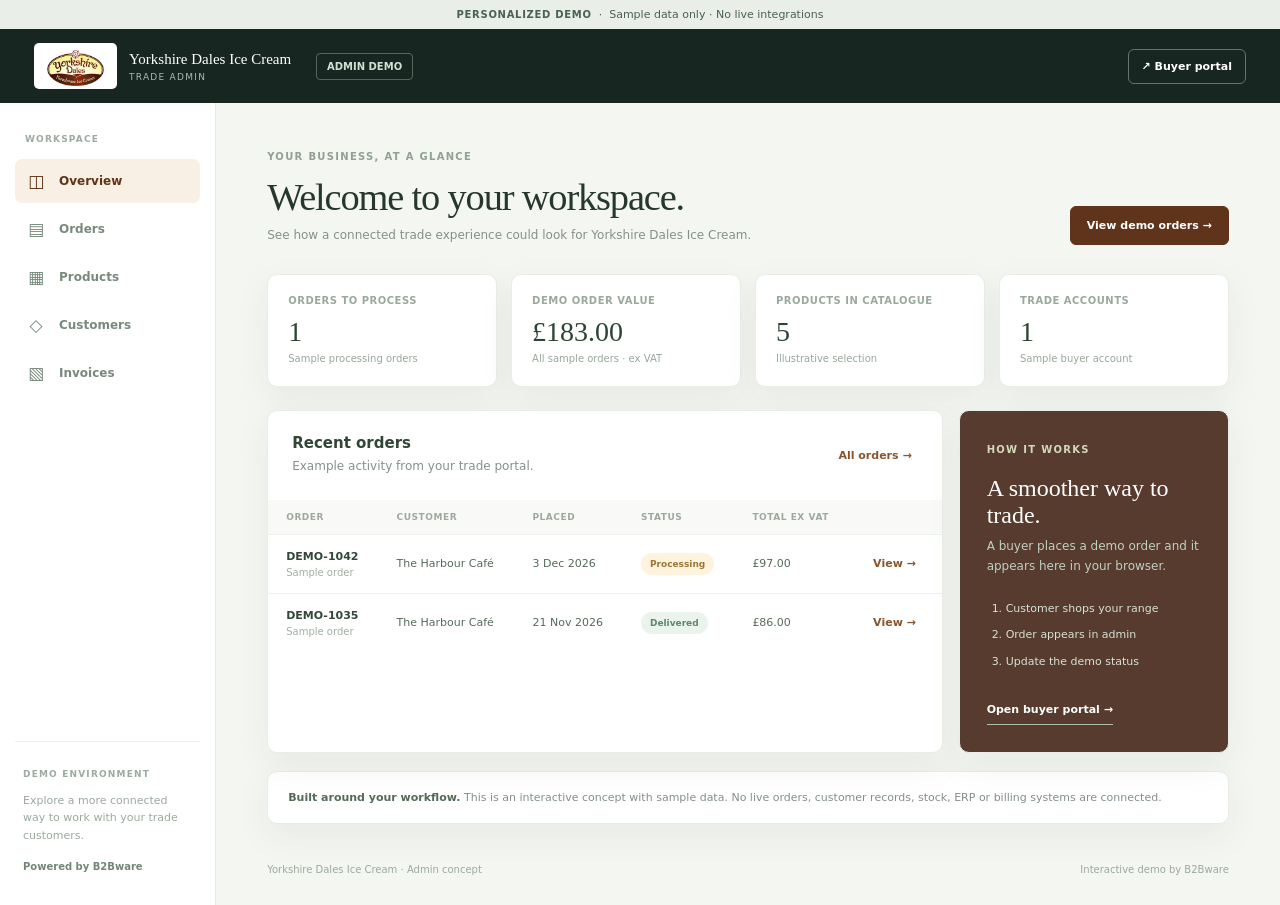
==== admin.html @ a463b618 "Add files via upload" ====
<!doctype html><html lang="en"><head><meta charset="utf-8"><meta name="viewport" content="width=device-width, initial-scale=1"><meta name="theme-color" content="#563b2e"><title>Yorkshire Dales Ice Cream | Trade demo</title><link rel="icon" href="assets/favicon.png"><link rel="stylesheet" href="admin.css"><script defer src="config.js"></script><script defer src="admin.js"></script></head><body><div id="admin-app"><div class="loading">Loading the demo…</div></div><noscript>Please enable JavaScript to explore this interactive demo.</noscript></body></html>
---- admin.css ----
:root{font-family:Inter,ui-sans-serif,system-ui,-apple-system,"Segoe UI",sans-serif;color:#26382d;background:#f4f6f2;--hero:#213e35;--brand:#456d56;--brand-deep:#284d3a;--brand-soft:#eaf3e9}*{box-sizing:border-box}body{margin:0;min-width:320px}button{cursor:pointer;font:inherit}a{color:inherit;text-decoration:none}button:focus-visible,a:focus-visible{outline:3px solid #9dbca9;outline-offset:3px}.demo-ribbon{background:#e9eee8;color:#496052;font-size:11px;text-align:center;padding:8px 16px}.demo-ribbon strong{letter-spacing:.07em;font-size:10px}.admin-header{height:74px;display:flex;align-items:center;gap:22px;padding:0 34px;background:#182622;color:white}.admin-brand{display:flex;align-items:center;gap:12px;min-width:260px}.admin-brand img{width:83px;height:46px;object-fit:contain;border-radius:5px;background:white;padding:3px}.admin-brand span{display:flex;flex-direction:column;gap:4px}.admin-brand b{font:400 15px Georgia,serif}.admin-brand small{font-size:9px;letter-spacing:.14em;color:#aabbb1}.admin-header-tag{font-size:10px;font-weight:700;color:#d2e0d4;padding:7px 10px;border:1px solid #53675a;border-radius:4px}.admin-buyer-link{margin-left:auto;font-size:11px;font-weight:700;border:1px solid #66756a;padding:10px 13px;border-radius:6px}.admin-layout{display:flex;min-height:calc(100vh - 107px)}.admin-sidebar{width:216px;flex-shrink:0;background:#fff;border-right:1px solid #e6ebe5;padding:31px 15px;display:flex;flex-direction:column}.admin-sidebar-label,.admin-sidebar-bottom span{font-size:9px;letter-spacing:.13em;font-weight:800;color:#9baba0;padding:0 10px}.admin-sidebar nav{display:grid;gap:4px;margin-top:15px}.admin-sidebar nav button{display:flex;align-items:center;gap:13px;width:100%;border:0;background:transparent;border-radius:7px;text-align:left;padding:12px 11px;font-size:12px;color:#788a7c;font-weight:650}.admin-sidebar nav button span{font-size:17px;width:20px;text-align:center}.admin-sidebar nav button:hover,.admin-sidebar nav button.active{background:var(--brand-soft);color:var(--brand-deep)}.admin-sidebar-bottom{margin-top:auto;padding:20px 8px 0;border-top:1px solid #edf1eb}.admin-sidebar-bottom span{padding:0}.admin-sidebar-bottom p{font-size:11px;color:#9ba99d;line-height:1.6}.admin-sidebar-bottom strong{font-size:10px;color:#718776}.admin-main{min-width:0;width:100%;padding:42px clamp(20px,4vw,60px) 30px}.admin-main>div,.admin-main>section,.admin-footer{max-width:1320px;margin-left:auto;margin-right:auto}.admin-welcome,.admin-heading{display:flex;justify-content:space-between;align-items:end;gap:20px;margin-bottom:29px}.admin-eyebrow{font-size:10px;letter-spacing:.13em;color:#90a194;font-weight:800}.admin-main h1{font:400 clamp(29px,3vw,40px)/1.15 Georgia,serif;letter-spacing:-.03em;margin:11px 0 7px}.admin-main p{font-size:12px;color:#839288;line-height:1.6;margin:0}.admin-primary,.admin-outline{border-radius:6px;padding:12px 16px;font-size:11px;font-weight:750;white-space:nowrap}.admin-primary{border:1px solid var(--brand-deep);background:var(--brand-deep);color:white}.admin-primary:hover{background:var(--brand)}.admin-outline{border:1px solid #dce6dc;background:white;color:#4e6c58}.admin-stats{display:grid;grid-template-columns:repeat(4,1fr);gap:14px;margin-bottom:23px}.admin-stats>div,.admin-card{background:white;border:1px solid #e8ede6;border-radius:10px;box-shadow:0 12px 35px #1c2d2110}.admin-stats>div{padding:20px;min-height:113px;display:flex;flex-direction:column}.admin-stats span,.admin-details-grid span{font-size:10px;letter-spacing:.05em;text-transform:uppercase;color:#9aa99e;font-weight:750}.admin-stats strong{font:400 28px Georgia,serif;color:#2c4433;margin-top:10px}.admin-stats small{font-size:10px;color:#97a69a;margin-top:5px}.admin-grid{display:grid;grid-template-columns:minmax(0,2fr) minmax(240px,.8fr);gap:16px}.admin-card{overflow:hidden}.admin-card-head{display:flex;align-items:center;justify-content:space-between;gap:15px;padding:23px 24px}.admin-card h2{font-size:15px;margin:0 0 5px;color:#304637}.admin-text-btn{border:0;background:none;color:var(--brand);font-size:11px;font-weight:750;white-space:nowrap}.admin-table-wrap{overflow:auto}table{border-collapse:collapse;width:100%;min-width:650px;text-align:left}th{background:#f9faf8;color:#9ca99e;text-transform:uppercase;letter-spacing:.06em;font-size:9px;padding:12px 18px;white-space:nowrap}td{font-size:11px;border-top:1px solid #eef2ec;padding:15px 18px;color:#556a5a;white-space:nowrap}td strong{color:#31483a}td small{display:block;color:#a0ada2;font-size:10px;margin-top:4px}.admin-status{display:inline-block;border-radius:20px;background:#eaf3ec;color:#5e8869;font-size:9px;font-weight:750;padding:6px 9px}.admin-status.processing{background:#fff3de;color:#9b7637}.admin-flow{padding:27px;background:var(--hero);color:#fff}.admin-flow h2{font:400 24px Georgia,serif;color:white;margin:18px 0 8px}.admin-flow p{color:#c0d0c3}.admin-flow ol{padding-left:19px;color:#d6e3d6;font-size:11px;line-height:2.4;margin:20px 0}.admin-flow a{display:inline-block;color:white;font-size:11px;font-weight:750;border-bottom:1px solid #aabfb0;padding:8px 0}.admin-flow .admin-eyebrow{color:#d3d9b9}.admin-note{padding:17px 20px;margin-top:18px;color:#829087;font-size:11px;line-height:1.6}.admin-note b{color:#536a57}.admin-warning{background:#fff8e9;border:1px solid #f0dfb7;border-radius:8px;padding:13px 16px;color:#765a27;font-size:11px;line-height:1.5;margin-bottom:16px}.admin-product{display:flex;align-items:center;gap:12px}.admin-product img{width:48px;height:48px;object-fit:contain;background:#f5f7f2;border-radius:6px}.admin-details-grid{padding:0 24px 26px;display:grid;grid-template-columns:repeat(3,1fr);gap:22px}.admin-details-grid div{display:flex;flex-direction:column;gap:7px}.admin-details-grid b{font-size:12px}.admin-footer{display:flex;justify-content:space-between;gap:12px;margin-top:40px;font-size:10px;color:#9ca99e}.admin-modal-bg{position:fixed;z-index:50;inset:0;background:#12241c91;display:grid;place-items:center;padding:20px}.admin-modal{width:min(540px,100%);max-height:90vh;overflow:auto;background:white;border-radius:12px;padding:26px;box-shadow:0 20px 70px #0003}.admin-modal-head{display:flex;justify-content:space-between}.admin-modal-head h2{font:400 27px Georgia,serif;margin:8px 0}.admin-modal-head p,.admin-modal p{color:#859488;font-size:11px;line-height:1.6}.admin-modal-head button{border:0;background:transparent;font-size:25px;color:#849487;align-self:start}.admin-detail-status{display:flex;justify-content:space-between;align-items:center;margin:21px 0 12px;font-size:10px;color:#a2aea3}.admin-line{display:flex;justify-content:space-between;gap:20px;padding:13px 0;border-top:1px solid #edf1ec;font-size:12px}.admin-line small{color:#a0ada2}.admin-line.total{font-size:14px}.admin-modal-actions{display:flex;gap:9px;flex-wrap:wrap;margin-top:18px}.admin-disclaimer{margin:13px 0 0}@media(max-width:980px){.admin-sidebar{width:170px}.admin-stats{grid-template-columns:repeat(2,1fr)}.admin-grid{grid-template-columns:1fr}.admin-flow{min-height:200px}.admin-details-grid{grid-template-columns:repeat(2,1fr)}}@media(max-width:650px){.admin-header{padding:0 16px;height:66px;gap:8px}.admin-brand{min-width:0;flex:1}.admin-brand img{width:65px;height:40px}.admin-brand b{font-size:12px}.admin-header-tag{display:none}.admin-buyer-link{font-size:10px;padding:9px}.admin-layout{display:block}.admin-sidebar{width:auto;padding:8px 12px;border-bottom:1px solid #e6ebe5}.admin-sidebar-label,.admin-sidebar-bottom{display:none}.admin-sidebar nav{display:flex;overflow:auto;margin:0}.admin-sidebar nav button{white-space:nowrap;width:auto;padding:10px}.admin-sidebar nav button span{display:none}.admin-main{padding:28px 16px}.admin-welcome,.admin-heading{align-items:start;flex-direction:column}.admin-stats{gap:8px}.admin-stats>div{padding:15px}.admin-stats strong{font-size:23px}.admin-card-head{padding:20px}.admin-details-grid{padding:0 20px 24px;gap:17px}.admin-footer{flex-wrap:wrap}}
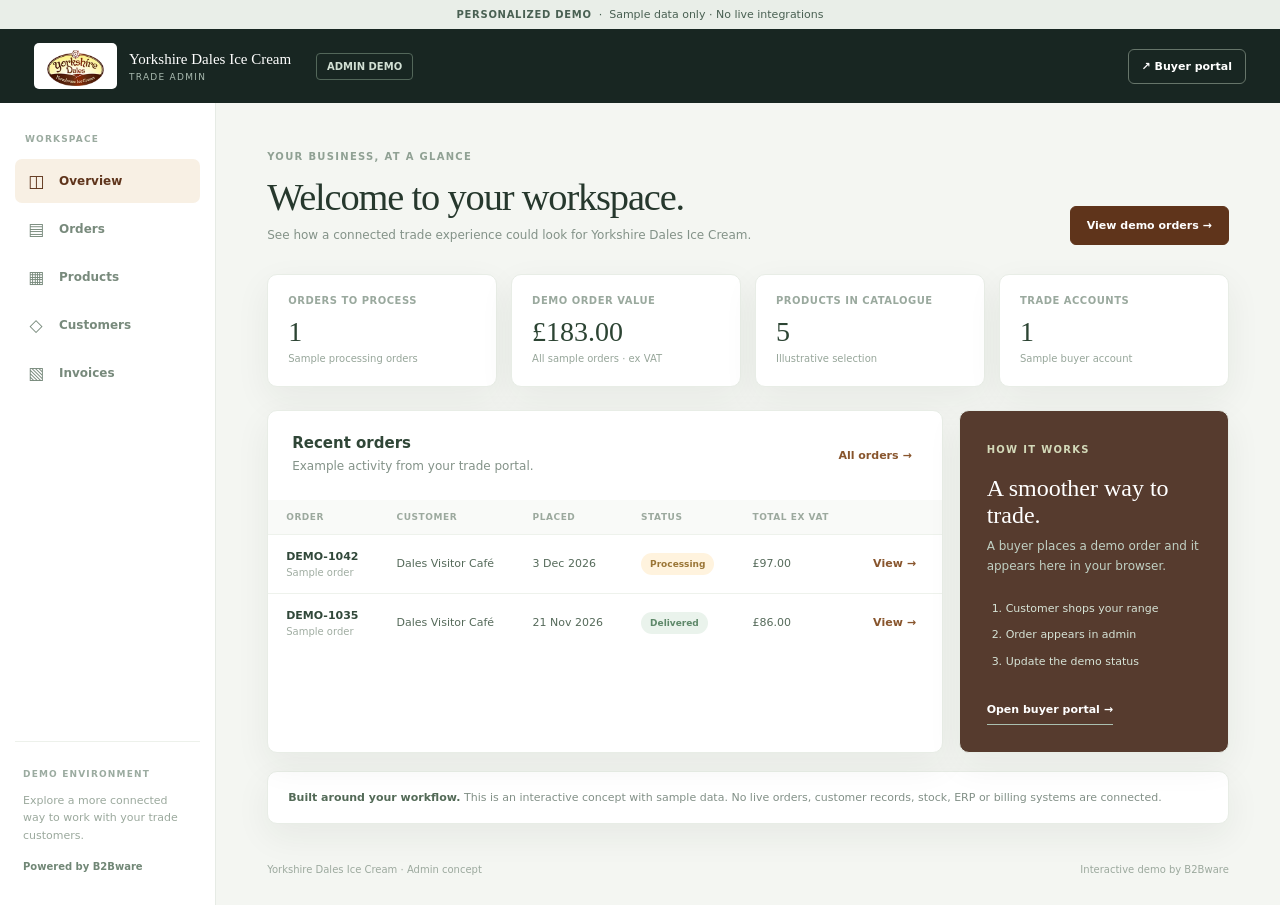
==== commit 056f235e: "Refresh cached assets after buyer update" ====
--- a/admin.html
+++ b/admin.html
@@ -1 +1 @@
-<!doctype html><html lang="en"><head><meta charset="utf-8"><meta name="viewport" content="width=device-width, initial-scale=1"><meta name="theme-color" content="#563b2e"><title>Yorkshire Dales Ice Cream | Trade demo</title><link rel="icon" href="assets/favicon.png"><link rel="stylesheet" href="admin.css"><script defer src="config.js"></script><script defer src="admin.js"></script></head><body><div id="admin-app"><div class="loading">Loading the demo…</div></div><noscript>Please enable JavaScript to explore this interactive demo.</noscript></body></html>+<!doctype html><html lang="en"><head><meta charset="utf-8"><meta name="viewport" content="width=device-width, initial-scale=1"><meta name="theme-color" content="#563b2e"><title>Yorkshire Dales Ice Cream | Trade demo</title><link rel="icon" href="assets/favicon.png"><link rel="stylesheet" href="admin.css"><script defer src="config.js?v=20261117b"></script><script defer src="admin.js?v=20261117b"></script></head><body><div id="admin-app"><div class="loading">Loading the demo…</div></div><noscript>Please enable JavaScript to explore this interactive demo.</noscript></body></html>
